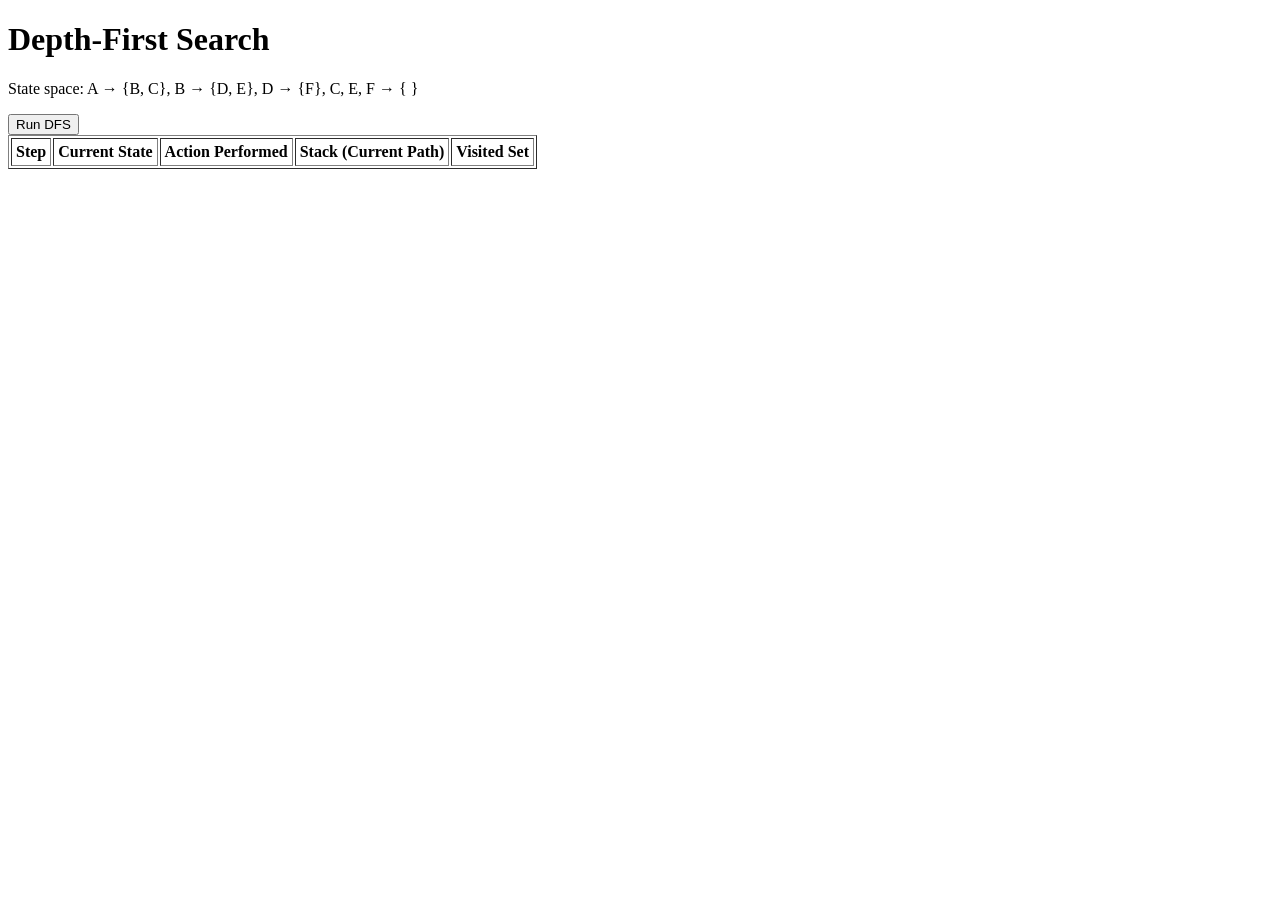
==== site/index.html @ a0852579 "v0.1: DFS trace table matching the lecture notes Plain HTML page that runs depth-first search over t" ====
<!DOCTYPE html>
<html lang="en">
<head>
<meta charset="utf-8">
<title>DFS Trace</title>
</head>
<body>
<h1>Depth-First Search</h1>
<p>State space: A &rarr; {B, C}, B &rarr; {D, E}, D &rarr; {F}, C, E, F &rarr; { }</p>
<button id="run">Run DFS</button>
<table id="trace" border="1" cellpadding="4">
  <thead>
    <tr><th>Step</th><th>Current State</th><th>Action Performed</th><th>Stack (Current Path)</th><th>Visited Set</th></tr>
  </thead>
  <tbody></tbody>
</table>

<script>
// The state space from the lecture notes (Lecture 3).
var GRAPH = {
  A: ["B", "C"],
  B: ["D", "E"],
  C: [],
  D: ["F"],
  E: [],
  F: []
};

// The algorithm, exactly as written in the notes:
//   Visit current state. Mark it visited. Push it onto the stack.
//   If an unvisited neighbouring state exists, go there. Otherwise pop. Return. Repeat.
function runDFS(graph, start) {
  var steps = [];
  var stack = [];
  var visited = [];

  stack.push(start);
  visited.push(start);
  steps.push({
    current: start,
    action: "Visit " + start + ", Push " + start,
    stack: stack.slice(),
    visited: visited.slice()
  });

  while (stack.length > 0) {
    var current = stack[stack.length - 1];
    var neighbours = graph[current] || [];
    var next = null;

    for (var i = 0; i < neighbours.length; i++) {
      if (visited.indexOf(neighbours[i]) === -1) {
        next = neighbours[i];
        break;
      }
    }

    if (next !== null) {
      visited.push(next);
      stack.push(next);
      steps.push({
        current: next,
        action: "From " + current + ", choose " + next + ". Visit " + next + ", Push " + next,
        stack: stack.slice(),
        visited: visited.slice()
      });
    } else {
      stack.pop();
      var returnedTo = stack.length > 0 ? stack[stack.length - 1] : null;
      steps.push({
        current: returnedTo === null ? "—" : returnedTo,
        action: returnedTo === null
          ? current + " has no unexplored actions. Pop " + current + ". Search terminates."
          : current + " has no unexplored actions. Pop " + current + " and return to " + returnedTo,
        stack: stack.slice(),
        visited: visited.slice()
      });
    }
  }

  return steps;
}

function render() {
  var steps = runDFS(GRAPH, "A");
  var body = document.querySelector("#trace tbody");
  body.innerHTML = "";

  for (var i = 0; i < steps.length; i++) {
    var s = steps[i];
    var row = document.createElement("tr");
    var sortedVisited = s.visited.slice().sort();
    row.innerHTML =
      "<td>" + i + "</td>" +
      "<td>" + s.current + "</td>" +
      "<td>" + s.action + "</td>" +
      "<td>[" + s.stack.join(", ") + "]</td>" +
      "<td>{" + sortedVisited.join(", ") + "}</td>";
    body.appendChild(row);
  }
}

document.getElementById("run").addEventListener("click", render);
</script>
</body>
</html>
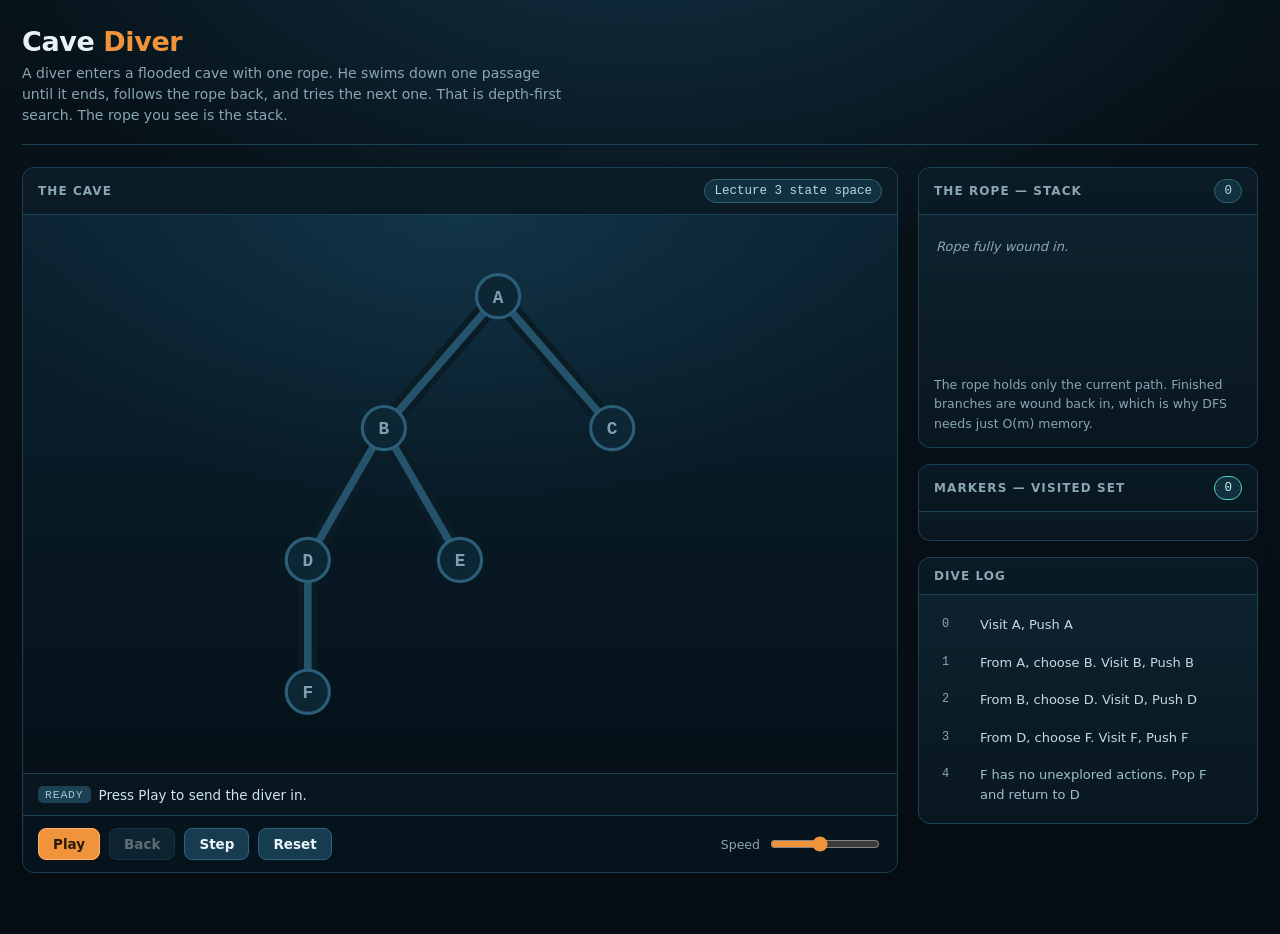
==== commit a7534773: "v0.2: draw the cave, and draw the stack as the diver's rope Replaces the plain trace table with an S" ====
--- a/site/index.html
+++ b/site/index.html
@@ -2,105 +2,97 @@
 <html lang="en">
 <head>
 <meta charset="utf-8">
-<title>DFS Trace</title>
+<meta name="viewport" content="width=device-width, initial-scale=1">
+<title>Cave Diver &mdash; Depth-First Search</title>
+<link rel="icon" href="data:image/svg+xml,<svg xmlns='http://www.w3.org/2000/svg' viewBox='0 0 16 16'><text y='13' font-size='13'>&#129446;</text></svg>">
+<link rel="stylesheet" href="css/styles.css">
 </head>
 <body>
-<h1>Depth-First Search</h1>
-<p>State space: A &rarr; {B, C}, B &rarr; {D, E}, D &rarr; {F}, C, E, F &rarr; { }</p>
-<button id="run">Run DFS</button>
-<table id="trace" border="1" cellpadding="4">
-  <thead>
-    <tr><th>Step</th><th>Current State</th><th>Action Performed</th><th>Stack (Current Path)</th><th>Visited Set</th></tr>
-  </thead>
-  <tbody></tbody>
-</table>
+<div class="wrap">
 
-<script>
-// The state space from the lecture notes (Lecture 3).
-var GRAPH = {
-  A: ["B", "C"],
-  B: ["D", "E"],
-  C: [],
-  D: ["F"],
-  E: [],
-  F: []
-};
+  <header class="masthead">
+    <div>
+      <h1>Cave <span>Diver</span></h1>
+      <p class="tagline">
+        A diver enters a flooded cave with one rope. He swims down one passage until it
+        ends, follows the rope back, and tries the next one. That is depth-first search.
+        The rope you see is the stack.
+      </p>
+    </div>
+  </header>
 
-// The algorithm, exactly as written in the notes:
-//   Visit current state. Mark it visited. Push it onto the stack.
-//   If an unvisited neighbouring state exists, go there. Otherwise pop. Return. Repeat.
-function runDFS(graph, start) {
-  var steps = [];
-  var stack = [];
-  var visited = [];
+  <div class="stage">
 
-  stack.push(start);
-  visited.push(start);
-  steps.push({
-    current: start,
-    action: "Visit " + start + ", Push " + start,
-    stack: stack.slice(),
-    visited: visited.slice()
-  });
+    <section class="card">
+      <div class="card-head">
+        <h2>The Cave</h2>
+        <span class="chip" id="cave-name">Lecture 3 state space</span>
+      </div>
 
-  while (stack.length > 0) {
-    var current = stack[stack.length - 1];
-    var neighbours = graph[current] || [];
-    var next = null;
+      <div class="cave-frame">
+        <svg id="cave" role="img" aria-label="Cave map showing the diver and the rope"></svg>
+      </div>
 
-    for (var i = 0; i < neighbours.length; i++) {
-      if (visited.indexOf(neighbours[i]) === -1) {
-        next = neighbours[i];
-        break;
-      }
-    }
+      <div class="status-line" id="status">
+        <span class="tag">ready</span>
+        <span id="status-text">Press Play to send the diver in.</span>
+      </div>
 
-    if (next !== null) {
-      visited.push(next);
-      stack.push(next);
-      steps.push({
-        current: next,
-        action: "From " + current + ", choose " + next + ". Visit " + next + ", Push " + next,
-        stack: stack.slice(),
-        visited: visited.slice()
-      });
-    } else {
-      stack.pop();
-      var returnedTo = stack.length > 0 ? stack[stack.length - 1] : null;
-      steps.push({
-        current: returnedTo === null ? "—" : returnedTo,
-        action: returnedTo === null
-          ? current + " has no unexplored actions. Pop " + current + ". Search terminates."
-          : current + " has no unexplored actions. Pop " + current + " and return to " + returnedTo,
-        stack: stack.slice(),
-        visited: visited.slice()
-      });
-    }
-  }
+      <div class="controls">
+        <button id="play" class="primary">Play</button>
+        <button id="back">Back</button>
+        <button id="step">Step</button>
+        <button id="reset">Reset</button>
+        <span class="spacer"></span>
+        <label class="speed">
+          Speed
+          <input id="speed" type="range" min="1" max="10" value="5">
+        </label>
+      </div>
+    </section>
 
-  return steps;
-}
+    <aside class="panel-stack">
 
-function render() {
-  var steps = runDFS(GRAPH, "A");
-  var body = document.querySelector("#trace tbody");
-  body.innerHTML = "";
+      <section class="card">
+        <div class="card-head">
+          <h2>The Rope &mdash; Stack</h2>
+          <span class="chip" id="stack-depth">0</span>
+        </div>
+        <div class="card-body">
+          <div class="stack-view" id="stack-view"></div>
+          <p class="note">
+            The rope holds only the current path. Finished branches are wound back in,
+            which is why DFS needs just O(m) memory.
+          </p>
+        </div>
+      </section>
 
-  for (var i = 0; i < steps.length; i++) {
-    var s = steps[i];
-    var row = document.createElement("tr");
-    var sortedVisited = s.visited.slice().sort();
-    row.innerHTML =
-      "<td>" + i + "</td>" +
-      "<td>" + s.current + "</td>" +
-      "<td>" + s.action + "</td>" +
-      "<td>[" + s.stack.join(", ") + "]</td>" +
-      "<td>{" + sortedVisited.join(", ") + "}</td>";
-    body.appendChild(row);
-  }
-}
+      <section class="card">
+        <div class="card-head">
+          <h2>Markers &mdash; Visited Set</h2>
+          <span class="chip teal" id="visited-count">0</span>
+        </div>
+        <div class="card-body">
+          <div class="chips" id="visited-view"></div>
+        </div>
+      </section>
 
-document.getElementById("run").addEventListener("click", render);
-</script>
+      <section class="card">
+        <div class="card-head">
+          <h2>Dive Log</h2>
+        </div>
+        <div class="card-body">
+          <div class="log" id="log"></div>
+        </div>
+      </section>
+
+    </aside>
+  </div>
+</div>
+
+<script src="js/graph.js"></script>
+<script src="js/search.js"></script>
+<script src="js/cave.js"></script>
+<script src="js/app.js"></script>
 </body>
 </html>
--- a/site/css/styles.css
+++ b/site/css/styles.css
@@ -0,0 +1,406 @@
+/* Cave Diver - visual language
+ *
+ * Dark water, warm rope. The palette is deliberately two-sided: everything
+ * cold and blue is the cave (the problem), everything warm and amber is the
+ * diver's own memory (the stack). A student should be able to tell the data
+ * structure from the state space at a glance, by colour alone.
+ */
+
+:root {
+  --abyss: #050d13;
+  --deep: #0a1a24;
+  --mid: #102a38;
+  --panel: #0e212d;
+  --rock: #16303e;
+  --line: #1d4154;
+
+  --teal: #4fd1c5;
+  --rope: #f0943c;
+  --rope-bright: #ffb067;
+  --gold: #ffd166;
+  --ink: #e9f3f7;
+  --muted: #8aa6b4;
+  --danger: #ff7b72;
+
+  --radius: 12px;
+  --mono: ui-monospace, "SF Mono", "Cascadia Mono", "Roboto Mono", Menlo, Consolas, monospace;
+  --sans: "Segoe UI", system-ui, -apple-system, "Helvetica Neue", Arial, sans-serif;
+}
+
+* { box-sizing: border-box; }
+
+html, body {
+  margin: 0;
+  padding: 0;
+  background: var(--abyss);
+  color: var(--ink);
+  font-family: var(--sans);
+  -webkit-font-smoothing: antialiased;
+}
+
+body {
+  background:
+    radial-gradient(1100px 620px at 50% -12%, #123143 0%, transparent 62%),
+    linear-gradient(180deg, #071219 0%, #050d13 100%);
+  min-height: 100vh;
+}
+
+.wrap {
+  max-width: 1360px;
+  margin: 0 auto;
+  padding: 26px 22px 60px;
+}
+
+/* ---------- header ---------- */
+
+.masthead {
+  display: flex;
+  align-items: flex-end;
+  justify-content: space-between;
+  gap: 24px;
+  flex-wrap: wrap;
+  padding-bottom: 18px;
+  border-bottom: 1px solid var(--line);
+  margin-bottom: 22px;
+}
+
+.masthead h1 {
+  margin: 0;
+  font-size: 27px;
+  letter-spacing: -0.015em;
+  font-weight: 650;
+}
+
+.masthead h1 span { color: var(--rope); }
+
+.tagline {
+  margin: 6px 0 0;
+  color: var(--muted);
+  font-size: 14px;
+  max-width: 62ch;
+  line-height: 1.5;
+}
+
+/* ---------- layout ---------- */
+
+.stage {
+  display: grid;
+  grid-template-columns: minmax(0, 1fr) 340px;
+  gap: 20px;
+  align-items: start;
+}
+
+@media (max-width: 1040px) {
+  .stage { grid-template-columns: minmax(0, 1fr); }
+}
+
+.card {
+  background: linear-gradient(180deg, rgba(18,44,58,0.72), rgba(10,26,36,0.72));
+  border: 1px solid var(--line);
+  border-radius: var(--radius);
+  overflow: hidden;
+}
+
+.card-head {
+  display: flex;
+  align-items: center;
+  justify-content: space-between;
+  gap: 12px;
+  padding: 11px 15px;
+  border-bottom: 1px solid var(--line);
+  background: rgba(6,18,26,0.5);
+}
+
+.card-head h2 {
+  margin: 0;
+  font-size: 12px;
+  font-weight: 650;
+  letter-spacing: 0.09em;
+  text-transform: uppercase;
+  color: var(--muted);
+}
+
+.card-body { padding: 14px 15px; }
+
+/* ---------- the cave ---------- */
+
+.cave-frame {
+  position: relative;
+  background:
+    radial-gradient(700px 420px at 50% 0%, rgba(26,78,104,0.42), transparent 70%),
+    linear-gradient(180deg, #0b2230 0%, #061119 100%);
+  min-height: 420px;
+}
+
+#cave {
+  display: block;
+  width: 100%;
+  height: auto;
+  max-height: 62vh;
+}
+
+.layer-passages .passage-wall {
+  stroke: #0a1c26;
+  stroke-width: 15;
+  stroke-linecap: round;
+}
+
+.layer-passages .passage {
+  stroke: #24536b;
+  stroke-width: 6;
+  stroke-linecap: round;
+  transition: stroke 240ms ease, stroke-width 240ms ease;
+}
+
+.layer-passages .passage.is-lit {
+  stroke: #3f88a8;
+  stroke-width: 7;
+}
+
+.crawlway {
+  fill: none;
+  stroke: #1f4659;
+  stroke-width: 3;
+  stroke-dasharray: 5 7;
+  stroke-linecap: round;
+  opacity: 0.85;
+}
+
+.rope {
+  fill: none;
+  stroke: var(--rope);
+  stroke-width: 4.5;
+  stroke-linecap: round;
+  stroke-linejoin: round;
+  transition: all 200ms ease;
+}
+
+.rope-glow {
+  fill: none;
+  stroke: var(--rope);
+  stroke-width: 13;
+  stroke-linecap: round;
+  stroke-linejoin: round;
+  opacity: 0.16;
+  filter: blur(2px);
+  transition: all 200ms ease;
+}
+
+/* chambers */
+
+.chamber-halo {
+  fill: transparent;
+  transition: fill 260ms ease;
+}
+
+.chamber-body {
+  fill: #0d2634;
+  stroke: #2b5e78;
+  stroke-width: 2.5;
+  transition: fill 260ms ease, stroke 260ms ease;
+}
+
+.chamber-marker {
+  fill: transparent;
+  transition: fill 260ms ease;
+}
+
+.chamber-label {
+  fill: #7fa0b1;
+  font-family: var(--mono);
+  font-size: 14px;
+  font-weight: 600;
+  text-anchor: middle;
+  pointer-events: none;
+  transition: fill 260ms ease;
+}
+
+.chamber.is-visited .chamber-body { fill: #11384a; stroke: #3d8aa5; }
+.chamber.is-visited .chamber-label { fill: #bcd6e2; }
+.chamber.is-visited .chamber-marker { fill: var(--teal); }
+
+.chamber.is-on-rope .chamber-body { stroke: var(--rope); fill: #1b3443; }
+.chamber.is-on-rope .chamber-label { fill: #ffe6c7; }
+
+.chamber.is-current .chamber-body {
+  fill: #2d4a3f;
+  stroke: var(--gold);
+  stroke-width: 3.5;
+}
+.chamber.is-current .chamber-halo { fill: rgba(255,209,102,0.1); }
+.chamber.is-current .chamber-label { fill: #fff5dd; }
+
+.chamber.is-finished .chamber-body { opacity: 0.92; }
+
+.treasure {
+  fill: var(--gold);
+  opacity: 0.95;
+  filter: url(#softGlow);
+}
+
+.diver-body { fill: #ffe0b0; stroke: #c9762a; stroke-width: 2; }
+.diver-eye { fill: #3a2410; }
+.diver, .lamp { transition: transform 220ms ease, opacity 220ms ease; }
+
+/* ---------- controls ---------- */
+
+.controls {
+  display: flex;
+  align-items: center;
+  gap: 9px;
+  flex-wrap: wrap;
+  padding: 12px 15px;
+  border-top: 1px solid var(--line);
+  background: rgba(6,18,26,0.55);
+}
+
+button {
+  font: inherit;
+  font-size: 13.5px;
+  font-weight: 550;
+  color: var(--ink);
+  background: #173c4f;
+  border: 1px solid #2a637e;
+  border-radius: 8px;
+  padding: 7px 14px;
+  cursor: pointer;
+  transition: background 150ms ease, border-color 150ms ease, transform 80ms ease;
+}
+
+button:hover:not(:disabled) { background: #1d4c63; border-color: #3a7d9c; }
+button:active:not(:disabled) { transform: translateY(1px); }
+
+button:disabled { opacity: 0.4; cursor: not-allowed; }
+
+button.primary {
+  background: var(--rope);
+  border-color: #ffb067;
+  color: #2a1706;
+  font-weight: 650;
+}
+button.primary:hover:not(:disabled) { background: var(--rope-bright); }
+
+.spacer { flex: 1 1 auto; }
+
+.speed {
+  display: flex;
+  align-items: center;
+  gap: 8px;
+  font-size: 12.5px;
+  color: var(--muted);
+}
+
+.speed input { width: 110px; accent-color: var(--rope); }
+
+/* ---------- side panels ---------- */
+
+.panel-stack { display: grid; gap: 16px; }
+
+.stack-view {
+  display: flex;
+  flex-direction: column-reverse;
+  gap: 5px;
+  min-height: 136px;
+  justify-content: flex-end;
+}
+
+.stack-item {
+  font-family: var(--mono);
+  font-size: 13.5px;
+  padding: 7px 11px;
+  border-radius: 7px;
+  background: #1d3a49;
+  border: 1px solid #2f6880;
+  border-left: 4px solid var(--rope);
+  display: flex;
+  justify-content: space-between;
+  align-items: center;
+}
+
+.stack-item.top {
+  background: #33432f;
+  border-color: var(--gold);
+  border-left-color: var(--gold);
+}
+
+.stack-item .depth { color: var(--muted); font-size: 11.5px; }
+
+.stack-empty {
+  color: var(--muted);
+  font-size: 13px;
+  font-style: italic;
+  padding: 10px 2px;
+}
+
+.chips { display: flex; flex-wrap: wrap; gap: 6px; }
+
+.chip {
+  font-family: var(--mono);
+  font-size: 12.5px;
+  padding: 4px 9px;
+  border-radius: 999px;
+  background: #11313f;
+  border: 1px solid #2c6174;
+  color: #b9d6e2;
+}
+
+.chip.teal { border-color: var(--teal); color: #cdf5f0; }
+
+/* ---------- log ---------- */
+
+.log {
+  max-height: 200px;
+  overflow-y: auto;
+  font-size: 13px;
+  line-height: 1.5;
+  display: grid;
+  gap: 6px;
+}
+
+.log-row {
+  display: grid;
+  grid-template-columns: 30px 1fr;
+  gap: 8px;
+  padding: 6px 8px;
+  border-radius: 7px;
+  color: #c3dae4;
+}
+
+.log-row .n { color: var(--muted); font-family: var(--mono); font-size: 12px; }
+.log-row.is-current { background: rgba(240,148,60,0.14); color: #ffe3c4; }
+.log-row.kind-pop { color: #9fc0cf; }
+
+/* ---------- misc ---------- */
+
+.note {
+  font-size: 12.5px;
+  color: var(--muted);
+  line-height: 1.55;
+  margin: 10px 0 0;
+}
+
+.status-line {
+  font-size: 13.5px;
+  color: #cfe4ec;
+  padding: 10px 15px;
+  border-top: 1px solid var(--line);
+  background: rgba(6,18,26,0.35);
+  min-height: 42px;
+  display: flex;
+  align-items: center;
+  gap: 8px;
+}
+
+.status-line .tag {
+  font-family: var(--mono);
+  font-size: 11.5px;
+  text-transform: uppercase;
+  letter-spacing: 0.07em;
+  padding: 2px 7px;
+  border-radius: 5px;
+  background: #1d4154;
+  color: #9fc5d4;
+}
+
+.status-line .tag.visit { background: #1f4a3a; color: #8fe0b4; }
+.status-line .tag.pop { background: #4a2f1f; color: #ffbe8f; }
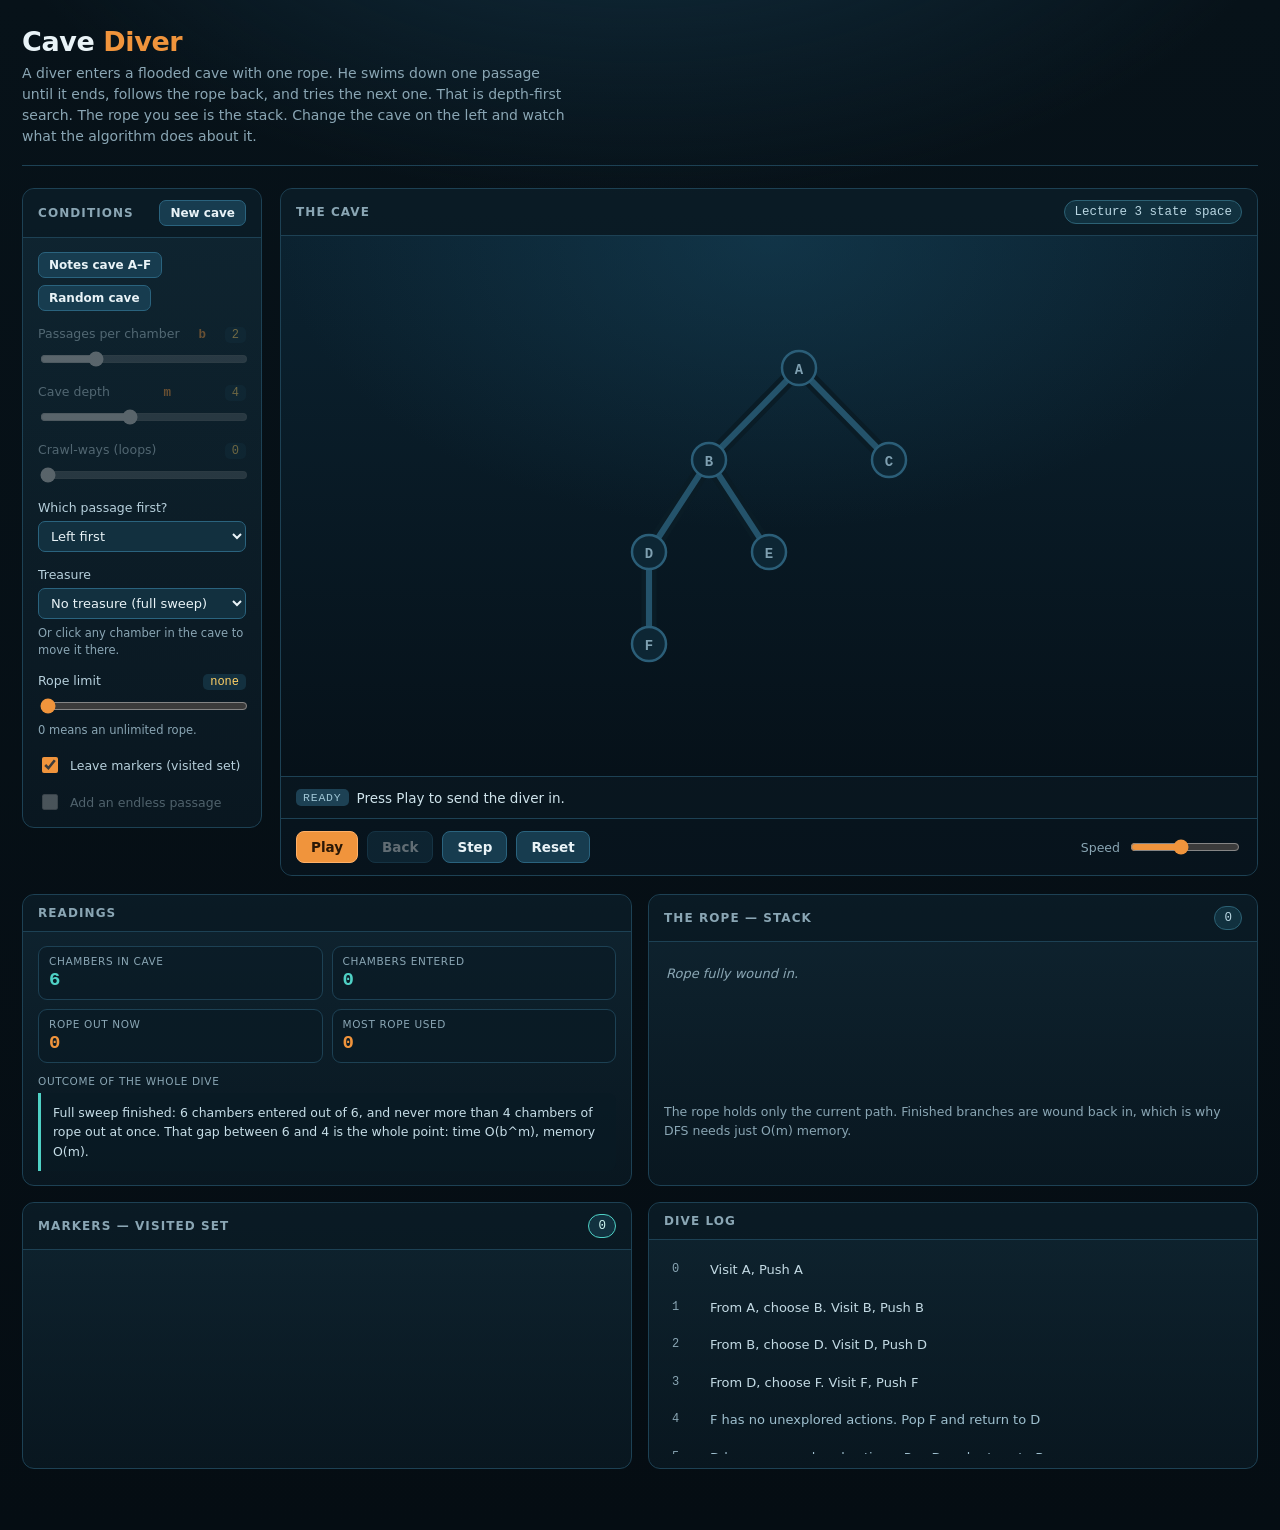
==== commit 9428092b: "v0.3: the playground - change the cave, watch DFS react Turns the page from a demonstration into som" ====
--- a/site/index.html
+++ b/site/index.html
@@ -16,21 +16,95 @@
       <p class="tagline">
         A diver enters a flooded cave with one rope. He swims down one passage until it
         ends, follows the rope back, and tries the next one. That is depth-first search.
-        The rope you see is the stack.
+        The rope you see is the stack. Change the cave on the left and watch what the
+        algorithm does about it.
       </p>
     </div>
   </header>
 
   <div class="stage">
 
+    <!-- ---------------- conditions ---------------- -->
+    <aside class="card controls-card">
+      <div class="card-head">
+        <h2>Conditions</h2>
+        <button id="new-cave" class="mini">New cave</button>
+      </div>
+      <div class="card-body control-list">
+
+        <div class="preset-row">
+          <button id="preset-notes" class="mini">Notes cave A&ndash;F</button>
+          <button id="preset-random" class="mini">Random cave</button>
+        </div>
+
+        <div class="control">
+          <label for="branching">Passages per chamber <b>b</b> <output id="branching-out">2</output></label>
+          <input id="branching" type="range" min="1" max="5" value="2">
+        </div>
+
+        <div class="control">
+          <label for="depth">Cave depth <b>m</b> <output id="depth-out">4</output></label>
+          <input id="depth" type="range" min="1" max="8" value="4">
+        </div>
+
+        <div class="control">
+          <label for="loops">Crawl-ways (loops) <output id="loops-out">0</output></label>
+          <input id="loops" type="range" min="0" max="10" value="0">
+        </div>
+
+        <div class="control">
+          <label for="order">Which passage first?</label>
+          <select id="order">
+            <option value="left">Left first</option>
+            <option value="right">Right first</option>
+            <option value="random">Random</option>
+          </select>
+        </div>
+
+        <div class="control">
+          <label for="treasure">Treasure</label>
+          <select id="treasure">
+            <option value="none">No treasure (full sweep)</option>
+            <option value="shallow-far">Shallow, last branch</option>
+            <option value="shallow-near">Shallow, first branch</option>
+            <option value="deep">Deepest chamber</option>
+          </select>
+          <p class="hint">Or click any chamber in the cave to move it there.</p>
+        </div>
+
+        <div class="control">
+          <label for="rope-limit">Rope limit <output id="rope-limit-out">none</output></label>
+          <input id="rope-limit" type="range" min="0" max="8" value="0">
+          <p class="hint">0 means an unlimited rope.</p>
+        </div>
+
+        <label class="toggle">
+          <input id="markers" type="checkbox" checked>
+          <span>Leave markers (visited set)</span>
+        </label>
+
+        <label class="toggle">
+          <input id="endless" type="checkbox">
+          <span>Add an endless passage</span>
+        </label>
+
+      </div>
+    </aside>
+
+    <!-- ---------------- the cave ---------------- -->
     <section class="card">
       <div class="card-head">
         <h2>The Cave</h2>
         <span class="chip" id="cave-name">Lecture 3 state space</span>
       </div>
 
-      <div class="cave-frame">
+      <div class="cave-frame" id="cave-frame">
         <svg id="cave" role="img" aria-label="Cave map showing the diver and the rope"></svg>
+        <div class="too-big" id="too-big" hidden>
+          <p class="too-big-number" id="too-big-number">0</p>
+          <p class="too-big-label">chambers in this cave</p>
+          <p class="too-big-text" id="too-big-text"></p>
+        </div>
       </div>
 
       <div class="status-line" id="status">
@@ -46,12 +120,39 @@
         <span class="spacer"></span>
         <label class="speed">
           Speed
-          <input id="speed" type="range" min="1" max="10" value="5">
+          <input id="speed" type="range" min="1" max="12" value="6">
         </label>
       </div>
     </section>
 
+    <!-- ---------------- readings ---------------- -->
     <aside class="panel-stack">
+
+      <section class="card">
+        <div class="card-head"><h2>Readings</h2></div>
+        <div class="card-body">
+          <div class="readings">
+            <div class="reading">
+              <span class="r-label">Chambers in cave</span>
+              <span class="r-value" id="r-total">6</span>
+            </div>
+            <div class="reading">
+              <span class="r-label">Chambers entered</span>
+              <span class="r-value" id="r-entered">0</span>
+            </div>
+            <div class="reading">
+              <span class="r-label">Rope out now</span>
+              <span class="r-value rope" id="r-rope">0</span>
+            </div>
+            <div class="reading">
+              <span class="r-label">Most rope used</span>
+              <span class="r-value rope" id="r-maxrope">0</span>
+            </div>
+          </div>
+          <p class="verdict-label">Outcome of the whole dive</p>
+          <div class="verdict" id="verdict">Ready to dive.</div>
+        </div>
+      </section>
 
       <section class="card">
         <div class="card-head">
@@ -78,9 +179,7 @@
       </section>
 
       <section class="card">
-        <div class="card-head">
-          <h2>Dive Log</h2>
-        </div>
+        <div class="card-head"><h2>Dive Log</h2></div>
         <div class="card-body">
           <div class="log" id="log"></div>
         </div>
--- a/site/css/styles.css
+++ b/site/css/styles.css
@@ -85,13 +85,19 @@
 
 .stage {
   display: grid;
-  grid-template-columns: minmax(0, 1fr) 340px;
-  gap: 20px;
+  grid-template-columns: 252px minmax(0, 1fr) 320px;
+  gap: 18px;
   align-items: start;
 }
 
-@media (max-width: 1040px) {
+@media (max-width: 1280px) {
+  .stage { grid-template-columns: 240px minmax(0, 1fr); }
+  .panel-stack { grid-column: 1 / -1; grid-template-columns: repeat(2, minmax(0,1fr)); }
+}
+
+@media (max-width: 860px) {
   .stage { grid-template-columns: minmax(0, 1fr); }
+  .panel-stack { grid-template-columns: minmax(0, 1fr); }
 }
 
 .card {
@@ -129,33 +135,67 @@
   background:
     radial-gradient(700px 420px at 50% 0%, rgba(26,78,104,0.42), transparent 70%),
     linear-gradient(180deg, #0b2230 0%, #061119 100%);
-  min-height: 420px;
-}
-
-#cave {
-  display: block;
-  width: 100%;
-  height: auto;
-  max-height: 62vh;
-}
-
+  height: 60vh;
+  min-height: 400px;
+  overflow: auto;
+  display: flex;
+  justify-content: center;
+  scroll-behavior: smooth;
+}
+
+#cave { display: block; margin: auto; flex: 0 0 auto; }
+
+.too-big {
+  margin: auto;
+  text-align: center;
+  padding: 30px 34px;
+  max-width: 460px;
+}
+
+.too-big-number {
+  margin: 0;
+  font-family: var(--mono);
+  font-size: 44px;
+  font-weight: 650;
+  color: var(--gold);
+  letter-spacing: -0.02em;
+}
+
+.too-big-label {
+  margin: 2px 0 16px;
+  font-size: 11.5px;
+  letter-spacing: 0.14em;
+  text-transform: uppercase;
+  color: var(--muted);
+}
+
+.too-big-text {
+  margin: 0;
+  font-size: 13.5px;
+  line-height: 1.65;
+  color: #c3dae4;
+}
+
+.cave-frame::-webkit-scrollbar { width: 10px; height: 10px; }
+.cave-frame::-webkit-scrollbar-thumb {
+  background: #27566d; border-radius: 6px;
+}
+.cave-frame::-webkit-scrollbar-track { background: transparent; }
+
+/* Stroke widths are set as attributes in cave.js so they can scale with
+ * chamber size; CSS only carries colour, or it would override them. */
 .layer-passages .passage-wall {
   stroke: #0a1c26;
-  stroke-width: 15;
   stroke-linecap: round;
 }
 
 .layer-passages .passage {
   stroke: #24536b;
-  stroke-width: 6;
   stroke-linecap: round;
-  transition: stroke 240ms ease, stroke-width 240ms ease;
-}
-
-.layer-passages .passage.is-lit {
-  stroke: #3f88a8;
-  stroke-width: 7;
-}
+  transition: stroke 240ms ease;
+}
+
+.layer-passages .passage.is-lit { stroke: #4894b5; }
 
 .crawlway {
   fill: none;
@@ -169,21 +209,18 @@
 .rope {
   fill: none;
   stroke: var(--rope);
-  stroke-width: 4.5;
   stroke-linecap: round;
   stroke-linejoin: round;
-  transition: all 200ms ease;
+  transition: stroke 200ms ease;
 }
 
 .rope-glow {
   fill: none;
   stroke: var(--rope);
-  stroke-width: 13;
   stroke-linecap: round;
   stroke-linejoin: round;
-  opacity: 0.16;
+  opacity: 0.17;
   filter: blur(2px);
-  transition: all 200ms ease;
 }
 
 /* chambers */
@@ -208,7 +245,6 @@
 .chamber-label {
   fill: #7fa0b1;
   font-family: var(--mono);
-  font-size: 14px;
   font-weight: 600;
   text-anchor: middle;
   pointer-events: none;
@@ -349,6 +385,7 @@
 /* ---------- log ---------- */
 
 .log {
+  position: relative;
   max-height: 200px;
   overflow-y: auto;
   font-size: 13px;
@@ -404,3 +441,150 @@
 
 .status-line .tag.visit { background: #1f4a3a; color: #8fe0b4; }
 .status-line .tag.pop { background: #4a2f1f; color: #ffbe8f; }
+.status-line .tag.cutoff { background: #4a1f28; color: #ffa8b4; }
+
+/* ---------- conditions panel ---------- */
+
+.control-list { display: grid; gap: 15px; }
+
+.preset-row { display: flex; gap: 7px; flex-wrap: wrap; }
+
+button.mini {
+  font-size: 12px;
+  padding: 5px 10px;
+  border-radius: 7px;
+}
+
+.control { display: grid; gap: 6px; }
+
+.control.is-off { opacity: 0.4; }
+
+.control label {
+  font-size: 12.5px;
+  color: #b7d0dc;
+  display: flex;
+  justify-content: space-between;
+  align-items: baseline;
+  gap: 8px;
+}
+
+.control label b { color: var(--rope); font-family: var(--mono); font-weight: 600; }
+
+.control output {
+  font-family: var(--mono);
+  font-size: 12px;
+  color: var(--gold);
+  background: #13303f;
+  border-radius: 5px;
+  padding: 1px 7px;
+}
+
+.control input[type="range"] { width: 100%; accent-color: var(--rope); }
+
+.control select {
+  font: inherit;
+  font-size: 13px;
+  color: var(--ink);
+  background: #12303f;
+  border: 1px solid #2a637e;
+  border-radius: 7px;
+  padding: 6px 8px;
+  width: 100%;
+}
+
+.hint {
+  margin: 0;
+  font-size: 11.5px;
+  color: var(--muted);
+  line-height: 1.45;
+}
+
+.toggle {
+  display: flex;
+  align-items: center;
+  gap: 9px;
+  font-size: 12.5px;
+  color: #b7d0dc;
+  cursor: pointer;
+}
+
+.toggle.is-off { opacity: 0.4; }
+
+.toggle input {
+  width: 16px;
+  height: 16px;
+  accent-color: var(--rope);
+  cursor: pointer;
+}
+
+/* ---------- readings ---------- */
+
+.readings {
+  display: grid;
+  grid-template-columns: 1fr 1fr;
+  gap: 9px;
+  margin-bottom: 12px;
+}
+
+.reading {
+  background: rgba(9,26,36,0.6);
+  border: 1px solid #1d4154;
+  border-radius: 9px;
+  padding: 8px 10px;
+  display: grid;
+  gap: 2px;
+}
+
+.r-label {
+  font-size: 10.5px;
+  text-transform: uppercase;
+  letter-spacing: 0.06em;
+  color: var(--muted);
+}
+
+.r-value {
+  font-family: var(--mono);
+  font-size: 19px;
+  font-weight: 600;
+  color: var(--teal);
+}
+
+.r-value.rope { color: var(--rope); }
+
+.verdict-label {
+  margin: 0 0 6px;
+  font-size: 10.5px;
+  text-transform: uppercase;
+  letter-spacing: 0.06em;
+  color: var(--muted);
+}
+
+.verdict {
+  font-size: 12.5px;
+  line-height: 1.55;
+  color: #c6dde7;
+  background: rgba(9,26,36,0.5);
+  border-left: 3px solid var(--teal);
+  border-radius: 0 8px 8px 0;
+  padding: 10px 12px;
+}
+
+.verdict.is-warn { border-left-color: var(--gold); color: #f0e0c0; }
+.verdict.is-bad { border-left-color: var(--danger); color: #f6d2cf; }
+
+/* ---------- clickable chambers ---------- */
+
+/* The endless shaft: drawn tight and dim so it reads as a bottomless
+ * descent rather than as ordinary chambers. */
+.chamber.is-shaft .chamber-body {
+  fill: #0d2331;
+  stroke: #1b3f52;
+  stroke-width: 1;
+}
+.chamber.is-shaft.is-visited .chamber-body { fill: #11384a; stroke: #35758f; }
+.chamber.is-shaft.is-on-rope .chamber-body { stroke: var(--rope); }
+.chamber.is-shaft .chamber-marker { r: 1.4; }
+
+.chamber-hit { fill: transparent; cursor: pointer; }
+.chamber.is-clickable { cursor: pointer; }
+.chamber.is-clickable:hover .chamber-body { stroke: var(--gold); }
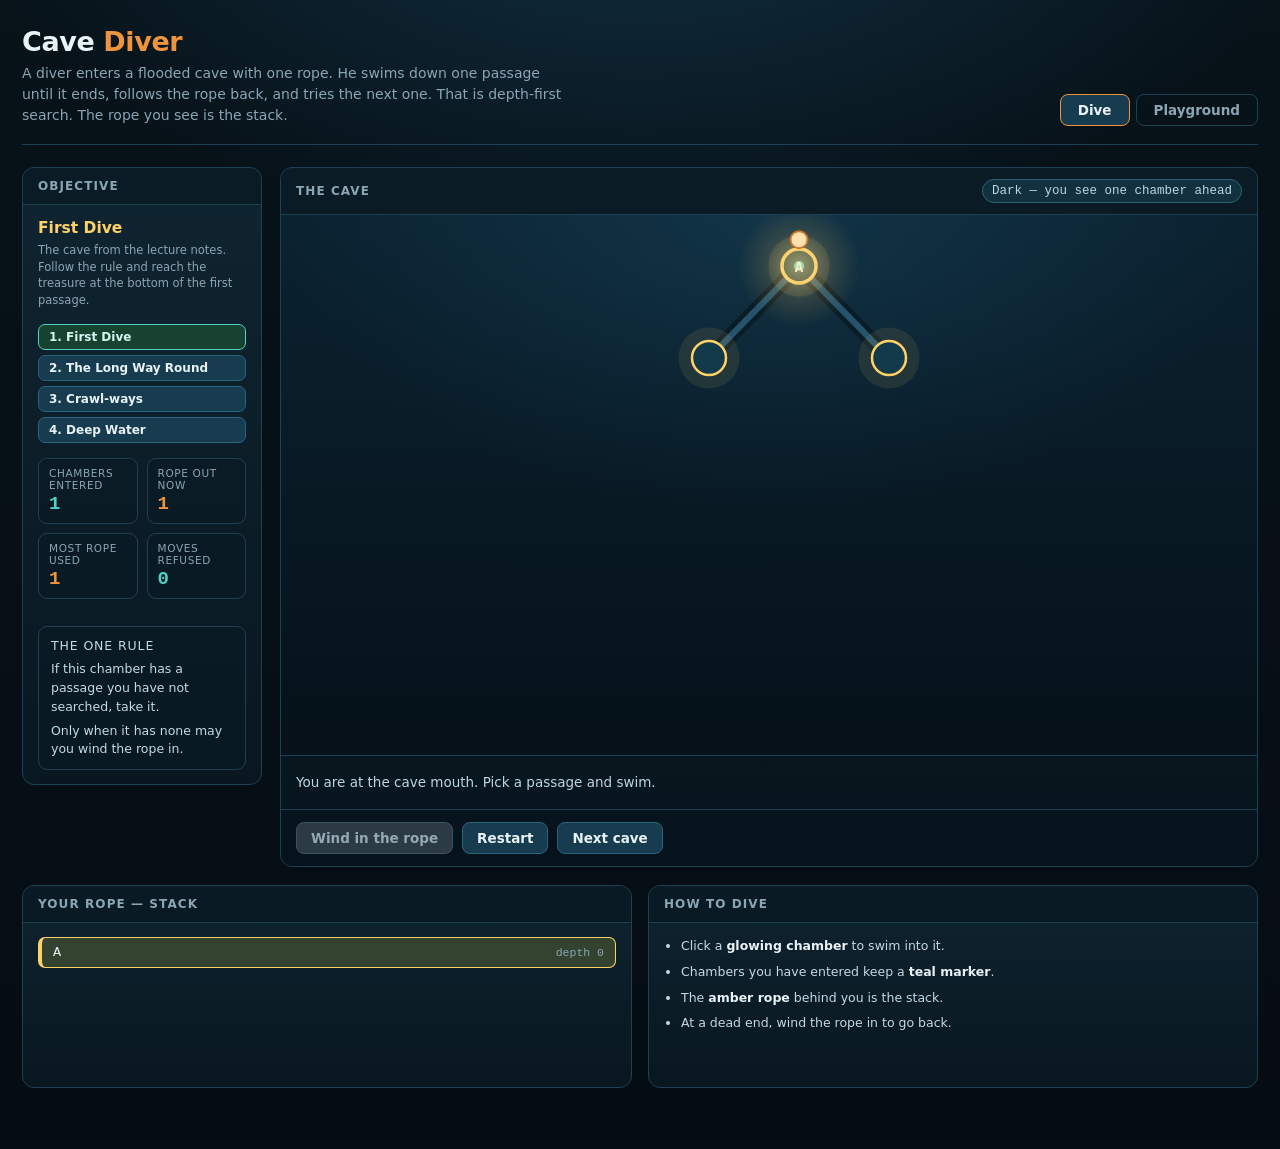
==== commit 1842c5e0: "v0.4: Dive mode - the player is the diver Adds a second mode where the student runs the algorithm in" ====
--- a/site/index.html
+++ b/site/index.html
@@ -16,182 +16,275 @@
       <p class="tagline">
         A diver enters a flooded cave with one rope. He swims down one passage until it
         ends, follows the rope back, and tries the next one. That is depth-first search.
-        The rope you see is the stack. Change the cave on the left and watch what the
-        algorithm does about it.
+        The rope you see is the stack.
       </p>
     </div>
+    <nav class="modes" id="modes">
+      <button class="mode is-active" data-view="dive">Dive</button>
+      <button class="mode" data-view="playground">Playground</button>
+    </nav>
   </header>
 
-  <div class="stage">
-
-    <!-- ---------------- conditions ---------------- -->
-    <aside class="card controls-card">
-      <div class="card-head">
-        <h2>Conditions</h2>
-        <button id="new-cave" class="mini">New cave</button>
-      </div>
-      <div class="card-body control-list">
-
-        <div class="preset-row">
-          <button id="preset-notes" class="mini">Notes cave A&ndash;F</button>
-          <button id="preset-random" class="mini">Random cave</button>
-        </div>
-
-        <div class="control">
-          <label for="branching">Passages per chamber <b>b</b> <output id="branching-out">2</output></label>
-          <input id="branching" type="range" min="1" max="5" value="2">
-        </div>
-
-        <div class="control">
-          <label for="depth">Cave depth <b>m</b> <output id="depth-out">4</output></label>
-          <input id="depth" type="range" min="1" max="8" value="4">
-        </div>
-
-        <div class="control">
-          <label for="loops">Crawl-ways (loops) <output id="loops-out">0</output></label>
-          <input id="loops" type="range" min="0" max="10" value="0">
-        </div>
-
-        <div class="control">
-          <label for="order">Which passage first?</label>
-          <select id="order">
-            <option value="left">Left first</option>
-            <option value="right">Right first</option>
-            <option value="random">Random</option>
-          </select>
-        </div>
-
-        <div class="control">
-          <label for="treasure">Treasure</label>
-          <select id="treasure">
-            <option value="none">No treasure (full sweep)</option>
-            <option value="shallow-far">Shallow, last branch</option>
-            <option value="shallow-near">Shallow, first branch</option>
-            <option value="deep">Deepest chamber</option>
-          </select>
-          <p class="hint">Or click any chamber in the cave to move it there.</p>
-        </div>
-
-        <div class="control">
-          <label for="rope-limit">Rope limit <output id="rope-limit-out">none</output></label>
-          <input id="rope-limit" type="range" min="0" max="8" value="0">
-          <p class="hint">0 means an unlimited rope.</p>
-        </div>
-
-        <label class="toggle">
-          <input id="markers" type="checkbox" checked>
-          <span>Leave markers (visited set)</span>
-        </label>
-
-        <label class="toggle">
-          <input id="endless" type="checkbox">
-          <span>Add an endless passage</span>
-        </label>
-
-      </div>
-    </aside>
-
-    <!-- ---------------- the cave ---------------- -->
-    <section class="card">
-      <div class="card-head">
-        <h2>The Cave</h2>
-        <span class="chip" id="cave-name">Lecture 3 state space</span>
-      </div>
-
-      <div class="cave-frame" id="cave-frame">
-        <svg id="cave" role="img" aria-label="Cave map showing the diver and the rope"></svg>
-        <div class="too-big" id="too-big" hidden>
-          <p class="too-big-number" id="too-big-number">0</p>
-          <p class="too-big-label">chambers in this cave</p>
-          <p class="too-big-text" id="too-big-text"></p>
-        </div>
-      </div>
-
-      <div class="status-line" id="status">
-        <span class="tag">ready</span>
-        <span id="status-text">Press Play to send the diver in.</span>
-      </div>
-
-      <div class="controls">
-        <button id="play" class="primary">Play</button>
-        <button id="back">Back</button>
-        <button id="step">Step</button>
-        <button id="reset">Reset</button>
-        <span class="spacer"></span>
-        <label class="speed">
-          Speed
-          <input id="speed" type="range" min="1" max="12" value="6">
-        </label>
-      </div>
-    </section>
-
-    <!-- ---------------- readings ---------------- -->
-    <aside class="panel-stack">
-
-      <section class="card">
-        <div class="card-head"><h2>Readings</h2></div>
-        <div class="card-body">
+  <!-- ===================== DIVE ===================== -->
+  <section class="view" id="view-dive">
+    <div class="stage">
+
+      <aside class="card">
+        <div class="card-head"><h2>Objective</h2></div>
+        <div class="card-body control-list">
+          <div>
+            <p class="level-name" id="level-name">First Dive</p>
+            <p class="hint" id="level-brief"></p>
+          </div>
+
+          <div class="level-list" id="levels"></div>
+
           <div class="readings">
             <div class="reading">
-              <span class="r-label">Chambers in cave</span>
-              <span class="r-value" id="r-total">6</span>
-            </div>
-            <div class="reading">
               <span class="r-label">Chambers entered</span>
-              <span class="r-value" id="r-entered">0</span>
+              <span class="r-value" id="d-entered">1</span>
             </div>
             <div class="reading">
               <span class="r-label">Rope out now</span>
-              <span class="r-value rope" id="r-rope">0</span>
+              <span class="r-value rope" id="d-rope">1</span>
             </div>
             <div class="reading">
               <span class="r-label">Most rope used</span>
-              <span class="r-value rope" id="r-maxrope">0</span>
-            </div>
-          </div>
-          <p class="verdict-label">Outcome of the whole dive</p>
-          <div class="verdict" id="verdict">Ready to dive.</div>
-        </div>
-      </section>
+              <span class="r-value rope" id="d-maxrope">1</span>
+            </div>
+            <div class="reading">
+              <span class="r-label">Moves refused</span>
+              <span class="r-value" id="d-wrong">0</span>
+            </div>
+          </div>
+
+          <div class="rules">
+            <p class="rules-title">The one rule</p>
+            <p>If this chamber has a passage you have not searched, take it.</p>
+            <p>Only when it has none may you wind the rope in.</p>
+          </div>
+        </div>
+      </aside>
 
       <section class="card">
         <div class="card-head">
-          <h2>The Rope &mdash; Stack</h2>
-          <span class="chip" id="stack-depth">0</span>
-        </div>
-        <div class="card-body">
-          <div class="stack-view" id="stack-view"></div>
-          <p class="note">
-            The rope holds only the current path. Finished branches are wound back in,
-            which is why DFS needs just O(m) memory.
-          </p>
+          <h2>The Cave</h2>
+          <span class="chip">Dark &mdash; you see one chamber ahead</span>
+        </div>
+        <div class="cave-frame" id="dive-frame">
+          <svg id="dive-cave" role="img" aria-label="Dark cave; click a passage to swim"></svg>
+        </div>
+        <div class="dive-message is-info" id="dive-message"></div>
+        <div class="controls">
+          <button id="dive-pop" class="primary">Wind in the rope</button>
+          <button id="dive-restart">Restart</button>
+          <button id="dive-next">Next cave</button>
         </div>
       </section>
+
+      <aside class="panel-stack">
+        <section class="card">
+          <div class="card-head"><h2>Your Rope &mdash; Stack</h2></div>
+          <div class="card-body">
+            <div class="stack-view" id="dive-stack"></div>
+          </div>
+        </section>
+
+        <section class="card is-lesson" id="dive-lesson" hidden>
+          <div class="card-head"><h2>What just happened</h2></div>
+          <div class="card-body">
+            <p class="lesson-text" id="dive-lesson-text"></p>
+          </div>
+        </section>
+
+        <section class="card">
+          <div class="card-head"><h2>How to dive</h2></div>
+          <div class="card-body">
+            <ul class="howto">
+              <li>Click a <b>glowing chamber</b> to swim into it.</li>
+              <li>Chambers you have entered keep a <b>teal marker</b>.</li>
+              <li>The <b>amber rope</b> behind you is the stack.</li>
+              <li>At a dead end, wind the rope in to go back.</li>
+            </ul>
+          </div>
+        </section>
+      </aside>
+
+    </div>
+  </section>
+
+  <!-- ===================== PLAYGROUND ===================== -->
+  <section class="view" id="view-playground" hidden>
+    <div class="stage">
+
+      <aside class="card controls-card">
+        <div class="card-head">
+          <h2>Conditions</h2>
+          <button id="new-cave" class="mini">New cave</button>
+        </div>
+        <div class="card-body control-list">
+
+          <div class="preset-row">
+            <button id="preset-notes" class="mini">Notes cave A&ndash;F</button>
+            <button id="preset-random" class="mini">Random cave</button>
+          </div>
+
+          <div class="control">
+            <label for="branching">Passages per chamber <b>b</b> <output id="branching-out">2</output></label>
+            <input id="branching" type="range" min="1" max="5" value="2">
+          </div>
+
+          <div class="control">
+            <label for="depth">Cave depth <b>m</b> <output id="depth-out">4</output></label>
+            <input id="depth" type="range" min="1" max="8" value="4">
+          </div>
+
+          <div class="control">
+            <label for="loops">Crawl-ways (loops) <output id="loops-out">0</output></label>
+            <input id="loops" type="range" min="0" max="10" value="0">
+          </div>
+
+          <div class="control">
+            <label for="order">Which passage first?</label>
+            <select id="order">
+              <option value="left">Left first</option>
+              <option value="right">Right first</option>
+              <option value="random">Random</option>
+            </select>
+          </div>
+
+          <div class="control">
+            <label for="treasure">Treasure</label>
+            <select id="treasure">
+              <option value="none">No treasure (full sweep)</option>
+              <option value="shallow-far">Shallow, last branch</option>
+              <option value="shallow-near">Shallow, first branch</option>
+              <option value="deep">Deepest chamber</option>
+            </select>
+            <p class="hint">Or click any chamber in the cave to move it there.</p>
+          </div>
+
+          <div class="control">
+            <label for="rope-limit">Rope limit <output id="rope-limit-out">none</output></label>
+            <input id="rope-limit" type="range" min="0" max="8" value="0">
+            <p class="hint">0 means an unlimited rope.</p>
+          </div>
+
+          <label class="toggle">
+            <input id="markers" type="checkbox" checked>
+            <span>Leave markers (visited set)</span>
+          </label>
+
+          <label class="toggle">
+            <input id="endless" type="checkbox">
+            <span>Add an endless passage</span>
+          </label>
+
+        </div>
+      </aside>
 
       <section class="card">
         <div class="card-head">
-          <h2>Markers &mdash; Visited Set</h2>
-          <span class="chip teal" id="visited-count">0</span>
-        </div>
-        <div class="card-body">
-          <div class="chips" id="visited-view"></div>
+          <h2>The Cave</h2>
+          <span class="chip" id="cave-name">Lecture 3 state space</span>
+        </div>
+
+        <div class="cave-frame" id="cave-frame">
+          <svg id="cave" role="img" aria-label="Cave map showing the diver and the rope"></svg>
+          <div class="too-big" id="too-big" hidden>
+            <p class="too-big-number" id="too-big-number">0</p>
+            <p class="too-big-label">chambers in this cave</p>
+            <p class="too-big-text" id="too-big-text"></p>
+          </div>
+        </div>
+
+        <div class="status-line" id="status">
+          <span class="tag">ready</span>
+          <span id="status-text">Press Play to send the diver in.</span>
+        </div>
+
+        <div class="controls">
+          <button id="play" class="primary">Play</button>
+          <button id="back">Back</button>
+          <button id="step">Step</button>
+          <button id="reset">Reset</button>
+          <span class="spacer"></span>
+          <label class="speed">
+            Speed
+            <input id="speed" type="range" min="1" max="12" value="6">
+          </label>
         </div>
       </section>
 
-      <section class="card">
-        <div class="card-head"><h2>Dive Log</h2></div>
-        <div class="card-body">
-          <div class="log" id="log"></div>
-        </div>
-      </section>
-
-    </aside>
-  </div>
+      <aside class="panel-stack">
+
+        <section class="card">
+          <div class="card-head"><h2>Readings</h2></div>
+          <div class="card-body">
+            <div class="readings">
+              <div class="reading">
+                <span class="r-label">Chambers in cave</span>
+                <span class="r-value" id="r-total">6</span>
+              </div>
+              <div class="reading">
+                <span class="r-label">Chambers entered</span>
+                <span class="r-value" id="r-entered">0</span>
+              </div>
+              <div class="reading">
+                <span class="r-label">Rope out now</span>
+                <span class="r-value rope" id="r-rope">0</span>
+              </div>
+              <div class="reading">
+                <span class="r-label">Most rope used</span>
+                <span class="r-value rope" id="r-maxrope">0</span>
+              </div>
+            </div>
+            <p class="verdict-label">Outcome of the whole dive</p>
+            <div class="verdict" id="verdict">Ready to dive.</div>
+          </div>
+        </section>
+
+        <section class="card">
+          <div class="card-head">
+            <h2>The Rope &mdash; Stack</h2>
+            <span class="chip" id="stack-depth">0</span>
+          </div>
+          <div class="card-body">
+            <div class="stack-view" id="stack-view"></div>
+            <p class="note">
+              The rope holds only the current path. Finished branches are wound back in,
+              which is why DFS needs just O(m) memory.
+            </p>
+          </div>
+        </section>
+
+        <section class="card">
+          <div class="card-head">
+            <h2>Markers &mdash; Visited Set</h2>
+            <span class="chip teal" id="visited-count">0</span>
+          </div>
+          <div class="card-body">
+            <div class="chips" id="visited-view"></div>
+          </div>
+        </section>
+
+        <section class="card">
+          <div class="card-head"><h2>Dive Log</h2></div>
+          <div class="card-body">
+            <div class="log" id="log"></div>
+          </div>
+        </section>
+
+      </aside>
+    </div>
+  </section>
+
 </div>
 
 <script src="js/graph.js"></script>
 <script src="js/search.js"></script>
 <script src="js/cave.js"></script>
+<script src="js/dive.js"></script>
 <script src="js/app.js"></script>
 </body>
 </html>
--- a/site/css/styles.css
+++ b/site/css/styles.css
@@ -588,3 +588,127 @@
 .chamber-hit { fill: transparent; cursor: pointer; }
 .chamber.is-clickable { cursor: pointer; }
 .chamber.is-clickable:hover .chamber-body { stroke: var(--gold); }
+
+/* ---------- dive mode ---------- */
+
+.modes { display: flex; gap: 6px; }
+
+.mode {
+  background: transparent;
+  border: 1px solid var(--line);
+  color: var(--muted);
+  padding: 7px 17px;
+  font-size: 13.5px;
+}
+
+.mode.is-active {
+  background: #173c4f;
+  border-color: var(--rope);
+  color: var(--ink);
+}
+
+.view[hidden] { display: none; }
+
+.level-name {
+  margin: 0 0 5px;
+  font-size: 15.5px;
+  font-weight: 650;
+  color: var(--gold);
+}
+
+.level-list { display: grid; gap: 5px; }
+.level-list .mini { text-align: left; }
+.level-list .mini.is-active {
+  background: #17422f;
+  border-color: var(--teal);
+  color: #d6f7f1;
+}
+
+.rules {
+  background: rgba(9,26,36,0.55);
+  border: 1px solid var(--line);
+  border-radius: 9px;
+  padding: 10px 12px;
+}
+
+.rules-title {
+  margin: 0 0 6px;
+  font-size: 10.5px;
+  letter-spacing: 0.07em;
+  text-transform: uppercase;
+  color: var(--rope);
+}
+
+.rules p { margin: 0 0 5px; font-size: 12.5px; line-height: 1.5; color: #c3dae4; }
+.rules p:last-child { margin-bottom: 0; }
+
+.dive-message {
+  padding: 12px 15px;
+  border-top: 1px solid var(--line);
+  font-size: 13.5px;
+  line-height: 1.55;
+  min-height: 54px;
+  display: flex;
+  align-items: center;
+  background: rgba(6,18,26,0.4);
+}
+
+.dive-message.is-info { color: #bdd6e2; }
+.dive-message.is-good { color: #a6e3c4; }
+.dive-message.is-warn { color: #ffd9a8; }
+.dive-message.is-bad { color: #ffb3ad; background: rgba(90,28,28,0.22); }
+.dive-message.is-win {
+  color: #ffe6a8;
+  background: rgba(90,70,20,0.24);
+  font-weight: 550;
+}
+
+/* Still clickable: the refusal is the lesson. */
+button.primary.is-blocked {
+  background: #2c3a44;
+  border-color: #3d525f;
+  color: #93a9b5;
+}
+button.primary.is-blocked:hover:not(:disabled) { background: #35454f; }
+
+.howto { margin: 0; padding-left: 17px; display: grid; gap: 7px; }
+.howto li { font-size: 12.5px; line-height: 1.5; color: #c3dae4; }
+.howto b { color: var(--ink); font-weight: 600; }
+
+.card.is-lesson { border-color: var(--gold); }
+.lesson-text { margin: 0; font-size: 13px; line-height: 1.6; color: #f0e2c4; }
+
+/* fog of war */
+
+.chamber.is-hidden { opacity: 0; pointer-events: none; }
+.passage.is-hidden, .passage-wall.is-hidden { opacity: 0; }
+
+.chamber.is-glimpsed .chamber-body {
+  fill: #081a24;
+  stroke: #244b5f;
+  stroke-dasharray: 3 3;
+}
+.chamber.is-glimpsed .chamber-label { opacity: 0; }
+
+/* You cannot see treasure through rock. Without this the dive stops
+ * being an uninformed search the moment the goal comes into range. */
+.chamber.is-glimpsed .treasure { opacity: 0; }
+
+/* A chamber you are allowed to swim into. */
+.chamber.is-legal .chamber-body {
+  fill: #123a4a;
+  stroke: var(--gold);
+  stroke-dasharray: none;
+  animation: beckon 1.9s ease-in-out infinite;
+}
+.chamber.is-legal .chamber-halo { fill: rgba(255,209,102,0.09); }
+
+@keyframes beckon {
+  0%, 100% { stroke-opacity: 0.55; }
+  50% { stroke-opacity: 1; }
+}
+
+@media (prefers-reduced-motion: reduce) {
+  .chamber.is-legal .chamber-body { animation: none; stroke-opacity: 1; }
+  .cave-frame { scroll-behavior: auto; }
+}
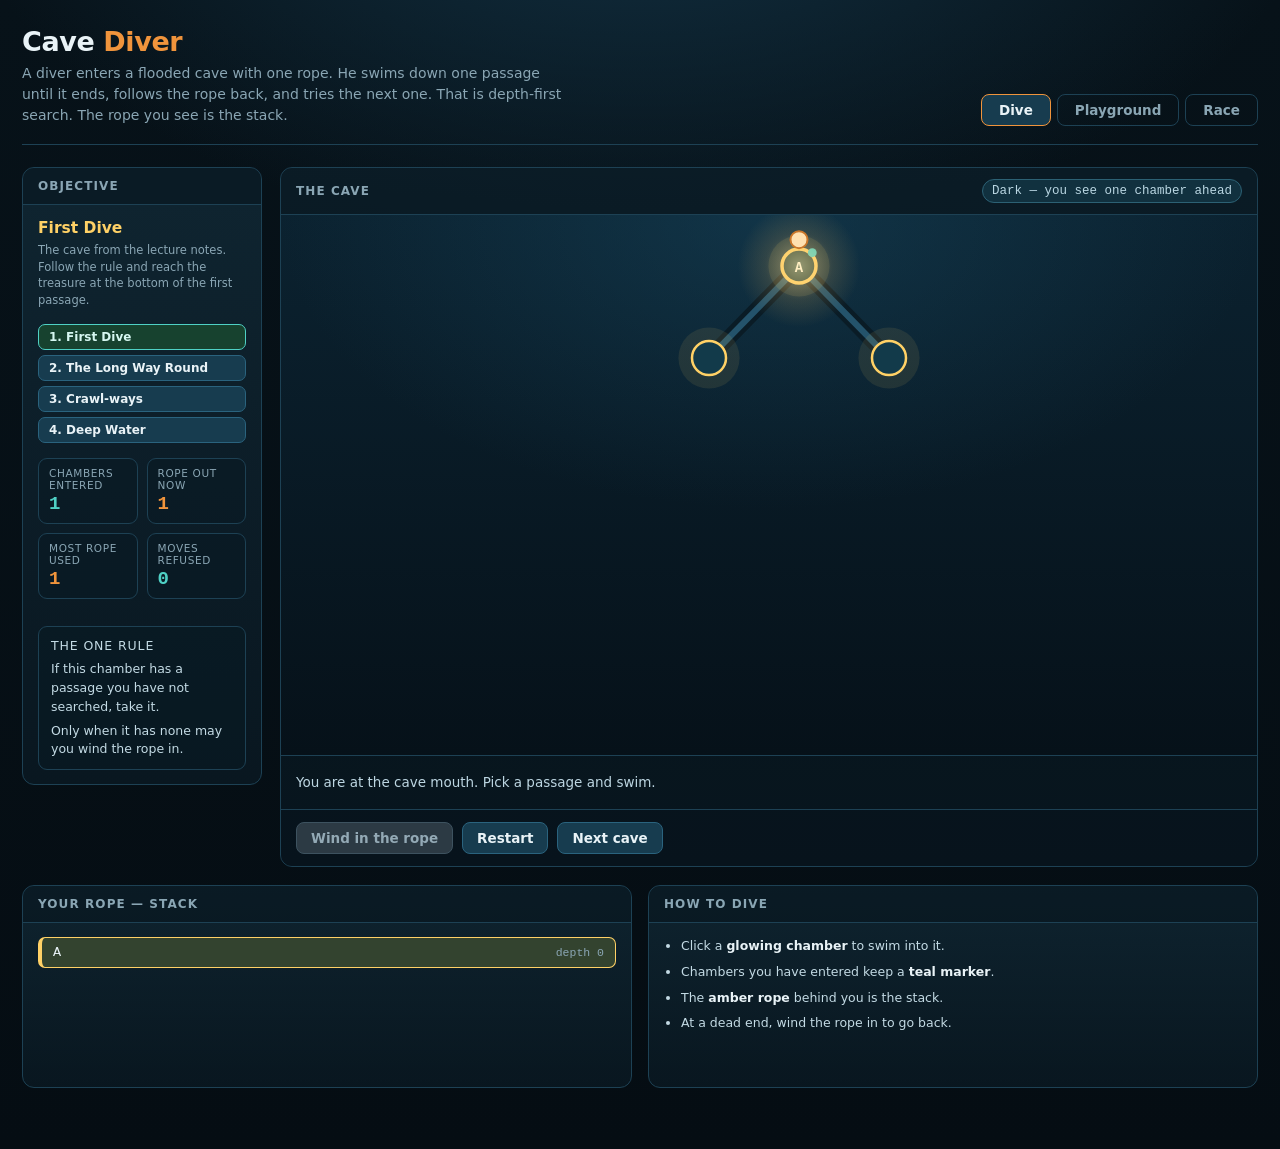
==== commit 84f5a28f: "v0.5: Race mode - DFS against BFS and iterative deepening Adds breadth-first search and iterative de" ====
--- a/site/index.html
+++ b/site/index.html
@@ -22,6 +22,7 @@
     <nav class="modes" id="modes">
       <button class="mode is-active" data-view="dive">Dive</button>
       <button class="mode" data-view="playground">Playground</button>
+      <button class="mode" data-view="race">Race</button>
     </nav>
   </header>
 
@@ -279,12 +280,107 @@
     </div>
   </section>
 
+  <!-- ===================== RACE ===================== -->
+  <section class="view" id="view-race" hidden>
+
+    <div class="race-bar card">
+      <div class="race-controls">
+        <div class="control inline">
+          <label for="race-branching">Passages <b>b</b> <output id="race-branching-out">2</output></label>
+          <input id="race-branching" type="range" min="1" max="4" value="2">
+        </div>
+        <div class="control inline">
+          <label for="race-depth">Depth <b>m</b> <output id="race-depth-out">4</output></label>
+          <input id="race-depth" type="range" min="2" max="6" value="4">
+        </div>
+        <div class="control inline">
+          <label for="race-treasure">Treasure</label>
+          <select id="race-treasure">
+            <option value="shallow">Shallow, last branch</option>
+            <option value="deep">Deepest chamber</option>
+          </select>
+        </div>
+        <div class="control inline">
+          <label for="race-rival">Compare DFS against</label>
+          <select id="race-rival">
+            <option value="bfs">Breadth-first search</option>
+            <option value="ids">Iterative deepening</option>
+          </select>
+        </div>
+        <span class="spacer"></span>
+        <button id="race-play" class="primary">Play</button>
+        <button id="race-step">Step</button>
+        <button id="race-reset">Reset</button>
+        <label class="speed">
+          Speed
+          <input id="race-speed" type="range" min="1" max="12" value="7">
+        </label>
+      </div>
+      <p class="race-note" id="race-note"></p>
+    </div>
+
+    <div class="race-grid">
+      <section class="card">
+        <div class="card-head"><h2 id="race-left-title">DFS</h2></div>
+        <div class="cave-frame is-short" id="race-left-frame">
+          <svg id="race-left" role="img" aria-label="Depth-first search running"></svg>
+        </div>
+        <div class="readings race-readings">
+          <div class="reading">
+            <span class="r-label">Chambers entered</span>
+            <span class="r-value" id="race-left-entered">0</span>
+          </div>
+          <div class="reading">
+            <span class="r-label" id="race-left-mem-label">Rope out now</span>
+            <span class="r-value rope" id="race-left-mem">0</span>
+          </div>
+          <div class="reading">
+            <span class="r-label" id="race-left-maxmem-label">Most rope used</span>
+            <span class="r-value rope" id="race-left-maxmem">0</span>
+          </div>
+        </div>
+        <div class="status-line"><span id="race-left-status"></span></div>
+      </section>
+
+      <section class="card">
+        <div class="card-head"><h2 id="race-right-title">BFS</h2></div>
+        <div class="cave-frame is-short" id="race-right-frame">
+          <svg id="race-right" role="img" aria-label="Rival search running"></svg>
+        </div>
+        <div class="readings race-readings">
+          <div class="reading">
+            <span class="r-label">Chambers entered</span>
+            <span class="r-value" id="race-right-entered">0</span>
+          </div>
+          <div class="reading">
+            <span class="r-label" id="race-right-mem-label">Ropes in the water</span>
+            <span class="r-value teal" id="race-right-mem">0</span>
+          </div>
+          <div class="reading">
+            <span class="r-label" id="race-right-maxmem-label">Most ropes at once</span>
+            <span class="r-value teal" id="race-right-maxmem">0</span>
+          </div>
+        </div>
+        <div class="status-line"><span id="race-right-status"></span></div>
+      </section>
+    </div>
+
+    <div class="card race-verdict">
+      <div class="card-body">
+        <p class="verdict-label">What the two numbers say</p>
+        <div class="verdict" id="race-verdict"></div>
+      </div>
+    </div>
+
+  </section>
+
 </div>
 
 <script src="js/graph.js"></script>
 <script src="js/search.js"></script>
 <script src="js/cave.js"></script>
 <script src="js/dive.js"></script>
+<script src="js/race.js"></script>
 <script src="js/app.js"></script>
 </body>
 </html>
--- a/site/css/styles.css
+++ b/site/css/styles.css
@@ -583,7 +583,6 @@
 }
 .chamber.is-shaft.is-visited .chamber-body { fill: #11384a; stroke: #35758f; }
 .chamber.is-shaft.is-on-rope .chamber-body { stroke: var(--rope); }
-.chamber.is-shaft .chamber-marker { r: 1.4; }
 
 .chamber-hit { fill: transparent; cursor: pointer; }
 .chamber.is-clickable { cursor: pointer; }
@@ -708,6 +707,67 @@
   50% { stroke-opacity: 1; }
 }
 
+/* ---------- race mode ---------- */
+
+.race-bar { margin-bottom: 16px; }
+
+.race-controls {
+  display: flex;
+  align-items: flex-end;
+  gap: 18px;
+  flex-wrap: wrap;
+  padding: 14px 16px;
+}
+
+.control.inline { min-width: 150px; gap: 5px; }
+.control.inline label { font-size: 12px; }
+
+.race-note {
+  margin: 0;
+  padding: 0 16px 13px;
+  font-size: 12.5px;
+  color: var(--muted);
+}
+
+.race-grid {
+  display: grid;
+  grid-template-columns: 1fr 1fr;
+  gap: 16px;
+  align-items: start;
+}
+
+@media (max-width: 900px) {
+  .race-grid { grid-template-columns: 1fr; }
+}
+
+.cave-frame.is-short { height: 300px; min-height: 300px; }
+
+.race-readings {
+  grid-template-columns: repeat(3, 1fr);
+  margin: 0;
+  padding: 12px 14px;
+  border-top: 1px solid var(--line);
+}
+
+.race-readings .r-value { font-size: 17px; }
+.r-value.teal { color: var(--teal); }
+
+.race-grid .status-line { font-size: 12.5px; min-height: 46px; }
+
+.race-verdict { margin-top: 16px; }
+
+/* BFS has no single rope. The path to the chamber being expanded is
+ * still worth drawing, but faintly: the queue is the memory, not this. */
+.mode-bfs .rope { stroke: #3f7d9b; opacity: 0.55; }
+.mode-bfs .rope-glow { display: none; }
+
+.chamber.is-frontier .chamber-body {
+  fill: #0f3b3a;
+  stroke: var(--teal);
+  stroke-width: 2.5;
+}
+.chamber.is-frontier .chamber-marker { fill: var(--teal); }
+
 @media (prefers-reduced-motion: reduce) {
   .chamber.is-legal .chamber-body { animation: none; stroke-opacity: 1; }
   .cave-frame { scroll-behavior: auto; }
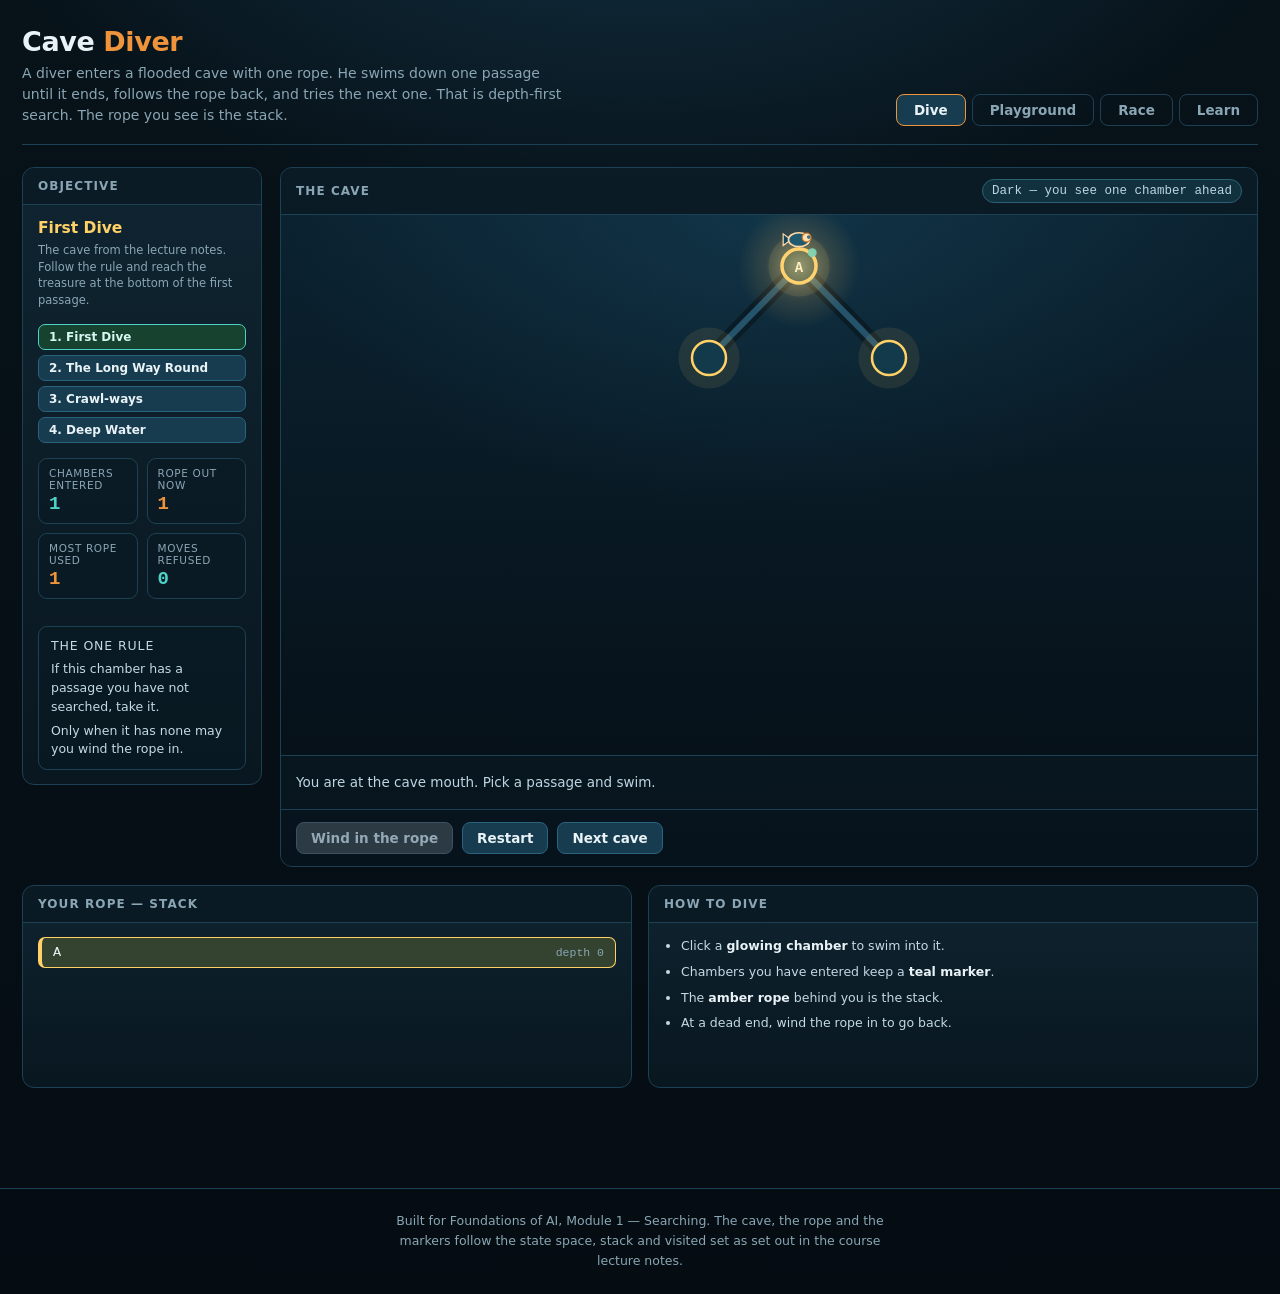
==== commit 3841da0e: "v1.0: Learn mode, live pseudocode, and polish Adds the explanatory half of the project.  - Learn mod" ====
--- a/site/index.html
+++ b/site/index.html
@@ -23,6 +23,7 @@
       <button class="mode is-active" data-view="dive">Dive</button>
       <button class="mode" data-view="playground">Playground</button>
       <button class="mode" data-view="race">Race</button>
+      <button class="mode" data-view="learn">Learn</button>
     </nav>
   </header>
 
@@ -246,6 +247,22 @@
         </section>
 
         <section class="card">
+          <div class="card-head"><h2>The Algorithm</h2></div>
+          <div class="card-body">
+            <ol class="pseudo" id="pseudo">
+              <li data-line="1">visit start, mark it, <b>push</b> it</li>
+              <li data-line="2">repeat:</li>
+              <li data-line="3" class="ind">current &larr; top of stack</li>
+              <li data-line="4" class="ind">if current has an unvisited neighbour n:</li>
+              <li data-line="5" class="ind2">visit n, mark it, <b>push</b> n</li>
+              <li data-line="6" class="ind">else:</li>
+              <li data-line="7" class="ind2"><b>pop</b> &mdash; follow the rope back</li>
+              <li data-line="8">until the stack is empty</li>
+            </ol>
+          </div>
+        </section>
+
+        <section class="card">
           <div class="card-head">
             <h2>The Rope &mdash; Stack</h2>
             <span class="chip" id="stack-depth">0</span>
@@ -374,7 +391,204 @@
 
   </section>
 
+  <!-- ===================== LEARN ===================== -->
+  <section class="view" id="view-learn" hidden>
+    <article class="prose">
+
+      <h2>What the diver is actually doing</h2>
+      <p>
+        An agent with a goal and no map has only one honest option: explore
+        systematically. Depth-first search is the most committed version of that
+        idea. Faced with several passages, it picks one and follows it to the end
+        before considering any other.
+      </p>
+      <p>
+        Chambers are <b>states</b>. Passages are <b>actions</b>. The rope is the
+        <b>stack</b>. The markers are the <b>visited set</b>. Nothing in the game
+        is decoration: each piece is a part of the algorithm wearing a costume.
+      </p>
+
+      <h2>Three ingredients</h2>
+      <div class="ingredients">
+        <div class="ingredient">
+          <p class="ing-title">The state space</p>
+          <p>Every chamber the diver could stand in, and every passage out of it.</p>
+        </div>
+        <div class="ingredient">
+          <p class="ing-title">The visited set</p>
+          <p>What has already been fully searched. Without it the search never ends.</p>
+        </div>
+        <div class="ingredient">
+          <p class="ing-title">The stack</p>
+          <p>Unfinished decisions, newest first. The rope behind the diver.</p>
+        </div>
+      </div>
+
+      <h2>The algorithm</h2>
+      <pre class="code">visit the starting chamber, mark it, push it
+repeat:
+    current &larr; top of stack
+    if current has a neighbour that is not marked:
+        visit it, mark it, push it          &larr; go deeper
+    else:
+        pop current                          &larr; follow the rope back
+until the stack is empty</pre>
+      <p>
+        The stack holds only the path the diver is standing on, not every chamber
+        he has discovered. That single detail is the reason the memory cost is
+        O(m) rather than O(b&times;m), and it is what separates DFS from BFS more
+        than the order of exploration does.
+      </p>
+
+      <h2>Worked trace</h2>
+      <p>
+        The state space from the lecture: A &rarr; {B, C}, B &rarr; {D, E},
+        D &rarr; {F}, and C, E, F lead nowhere. Every row below is produced by the
+        same code the game runs.
+      </p>
+      <div class="table-wrap">
+        <table class="trace" id="learn-trace">
+          <thead>
+            <tr>
+              <th>Step</th><th>Current</th><th>Action</th>
+              <th>Stack (current path)</th><th>Visited set</th>
+            </tr>
+          </thead>
+          <tbody></tbody>
+        </table>
+      </div>
+
+      <h2>What it costs</h2>
+      <p>
+        Let <b>b</b> be the average number of passages out of a chamber and
+        <b>m</b> the greatest depth. Move the sliders and watch the two numbers
+        pull apart.
+      </p>
+      <div class="calc">
+        <div class="calc-controls">
+          <div class="control">
+            <label for="calc-b">Branching factor <b>b</b> <output id="calc-b-out">4</output></label>
+            <input id="calc-b" type="range" min="2" max="10" value="4">
+          </div>
+          <div class="control">
+            <label for="calc-m">Maximum depth <b>m</b> <output id="calc-m-out">20</output></label>
+            <input id="calc-m" type="range" min="2" max="30" value="20">
+          </div>
+        </div>
+        <div class="calc-out">
+          <div class="calc-figure">
+            <span class="calc-label">Chambers it may enter &mdash; time O(b<sup>m</sup>)</span>
+            <span class="calc-value bad" id="calc-time">1.1 trillion</span>
+          </div>
+          <div class="calc-figure">
+            <span class="calc-label">Chambers it must remember &mdash; space O(m)</span>
+            <span class="calc-value good" id="calc-space">20</span>
+          </div>
+        </div>
+        <p class="calc-note" id="calc-note"></p>
+      </div>
+
+      <h2>Is it any good?</h2>
+      <div class="table-wrap">
+        <table class="props">
+          <tbody>
+            <tr>
+              <th>Complete?</th>
+              <td><span class="verdict-chip no">No</span>
+                Down an infinitely long passage it commits forever and never
+                returns. Try the endless passage in the Playground.</td>
+            </tr>
+            <tr>
+              <th>Optimal?</th>
+              <td><span class="verdict-chip no">No</span>
+                With one charging station three moves away and another twenty,
+                DFS can reach the twenty-move one first and stop there.</td>
+            </tr>
+            <tr>
+              <th>Time</th>
+              <td><span class="verdict-chip warn">O(b<sup>m</sup>)</span>
+                In the worst case it enters nearly every chamber. DFS changes the
+                order of exploration; it does not reduce how many states exist.</td>
+            </tr>
+            <tr>
+              <th>Space</th>
+              <td><span class="verdict-chip yes">O(m)</span>
+                Only the current path. This is where DFS wins, and it wins big.</td>
+            </tr>
+          </tbody>
+        </table>
+      </div>
+
+      <h2>Choosing between them</h2>
+      <div class="choose">
+        <div class="choose-col">
+          <p class="choose-title">Reach for DFS when</p>
+          <ul>
+            <li>memory is the scarce resource</li>
+            <li>the search space is enormous</li>
+            <li>you must explore a huge design space</li>
+            <li>any solution will do</li>
+          </ul>
+        </div>
+        <div class="choose-col">
+          <p class="choose-title">Reach for BFS when</p>
+          <ul>
+            <li>you need the shortest solution</li>
+            <li>you need the nearest exit</li>
+            <li>the goal is likely to be close by</li>
+            <li>branches may be infinite</li>
+          </ul>
+        </div>
+      </div>
+      <p>
+        These are not competing answers to one question. They are different
+        policies for choosing which state to look at next. DFS says stack. BFS
+        says queue. Uniform cost search says priority queue ordered by path cost.
+        A* says priority queue ordered by cost plus heuristic. Same skeleton,
+        different rule.
+      </p>
+
+      <h2>Where this pattern shows up</h2>
+      <ul class="apps">
+        <li><b>Backtracking puzzles</b> &mdash; Sudoku solvers and N-Queens guess,
+          check, and undo.</li>
+        <li><b>Directory trees</b> &mdash; walking a filesystem goes depth-first
+          almost by instinct.</li>
+        <li><b>Recursive parsing</b> &mdash; reading nested JSON or XML descends and
+          returns.</li>
+        <li><b>Constraint problems</b> &mdash; scheduling, timetabling and SAT solving
+          all guess, detect a conflict, and backtrack.</li>
+        <li><b>Game engines</b> &mdash; chess searches depth-first, but with pruning,
+          because exploring every branch is impossible.</li>
+        <li><b>Program synthesis</b> &mdash; write a program, test it, fail, modify,
+          try again.</li>
+      </ul>
+      <p>
+        It also describes something closer to home. A language model working
+        through a chain of reasoning usually follows one line of argument at a
+        time rather than every possible argument at once, and some inference
+        methods deliberately branch and abandon a weak line. That resembles
+        depth-first exploration, even though the machinery underneath is nothing
+        like this cave.
+      </p>
+      <p class="closing">
+        So "DFS is everywhere" is slightly too strong. What is everywhere is the
+        pattern: commit to one possibility, follow it as far as it goes, and
+        backtrack in an orderly way when it fails.
+      </p>
+
+    </article>
+  </section>
+
 </div>
+
+<footer class="site-foot">
+  <p>
+    Built for Foundations of AI, Module 1 &mdash; Searching. The cave, the rope and
+    the markers follow the state space, stack and visited set as set out in the
+    course lecture notes.
+  </p>
+</footer>
 
 <script src="js/graph.js"></script>
 <script src="js/search.js"></script>
--- a/site/css/styles.css
+++ b/site/css/styles.css
@@ -98,6 +98,11 @@
 @media (max-width: 860px) {
   .stage { grid-template-columns: minmax(0, 1fr); }
   .panel-stack { grid-template-columns: minmax(0, 1fr); }
+  /* On a phone the cave comes first. Stacking the controls above it
+   * pushes the thing the page is about off the bottom of the screen. */
+  .stage > section { order: 1; }
+  .stage > aside { order: 2; }
+  .cave-frame { height: 46vh; min-height: 320px; }
 }
 
 .card {
@@ -274,8 +279,10 @@
   filter: url(#softGlow);
 }
 
-.diver-body { fill: #ffe0b0; stroke: #c9762a; stroke-width: 2; }
-.diver-eye { fill: #3a2410; }
+.diver-body { fill: #1f5a6e; stroke: #ffd9a8; stroke-width: 1.6; }
+.diver-head { fill: #ffe0b0; stroke: #c9762a; stroke-width: 1.2; }
+.diver-mask { fill: #3a6f88; }
+.diver-fin { fill: #14455a; stroke: #ffd9a8; stroke-width: 1.2; }
 .diver, .lamp { transition: transform 220ms ease, opacity 220ms ease; }
 
 /* ---------- controls ---------- */
@@ -768,6 +775,233 @@
 }
 .chamber.is-frontier .chamber-marker { fill: var(--teal); }
 
+/* ---------- pseudocode panel ---------- */
+
+.pseudo {
+  margin: 0;
+  padding: 0;
+  list-style: none;
+  font-family: var(--mono);
+  font-size: 12px;
+  line-height: 1.5;
+  counter-reset: pseudo;
+}
+
+.pseudo li {
+  padding: 3px 8px 3px 26px;
+  border-radius: 5px;
+  color: #9fbccb;
+  position: relative;
+  transition: background 160ms ease, color 160ms ease;
+}
+
+.pseudo li::before {
+  counter-increment: pseudo;
+  content: counter(pseudo);
+  position: absolute;
+  left: 7px;
+  color: #4d6f80;
+}
+
+.pseudo li.ind { padding-left: 40px; }
+.pseudo li.ind2 { padding-left: 54px; }
+.pseudo li b { color: var(--rope); font-weight: 600; }
+
+.pseudo li.is-active {
+  background: rgba(240,148,60,0.16);
+  color: #ffe6c7;
+}
+
+/* ---------- learn page ---------- */
+
+.prose {
+  max-width: 860px;
+  margin: 0 auto;
+  font-size: 15px;
+  line-height: 1.72;
+  color: #cfe0e9;
+}
+
+.prose h2 {
+  margin: 42px 0 14px;
+  font-size: 21px;
+  font-weight: 650;
+  color: var(--ink);
+  letter-spacing: -0.012em;
+}
+
+.prose h2:first-child { margin-top: 6px; }
+.prose p { margin: 0 0 15px; }
+.prose b { color: var(--ink); font-weight: 600; }
+
+.prose ul { margin: 0 0 15px; padding-left: 20px; }
+.prose li { margin-bottom: 7px; }
+
+.closing {
+  border-left: 3px solid var(--rope);
+  padding: 2px 0 2px 15px;
+  color: #e5d3bd;
+}
+
+.code {
+  background: rgba(6,18,26,0.7);
+  border: 1px solid var(--line);
+  border-radius: 10px;
+  padding: 15px 17px;
+  font-family: var(--mono);
+  font-size: 12.5px;
+  line-height: 1.75;
+  color: #bfe0ee;
+  overflow-x: auto;
+  margin: 0 0 15px;
+}
+
+.ingredients {
+  display: grid;
+  grid-template-columns: repeat(auto-fit, minmax(210px, 1fr));
+  gap: 12px;
+  margin-bottom: 16px;
+}
+
+.ingredient {
+  background: rgba(14,33,45,0.7);
+  border: 1px solid var(--line);
+  border-radius: 10px;
+  padding: 13px 15px;
+}
+
+.ing-title {
+  margin: 0 0 5px !important;
+  color: var(--rope);
+  font-weight: 600;
+  font-size: 13.5px;
+}
+
+.ingredient p:last-child { margin: 0; font-size: 13px; line-height: 1.55; }
+
+.table-wrap {
+  overflow-x: auto;
+  border: 1px solid var(--line);
+  border-radius: 10px;
+  margin-bottom: 16px;
+}
+
+table.trace, table.props {
+  width: 100%;
+  border-collapse: collapse;
+  font-size: 13px;
+}
+
+table.trace th, table.props th {
+  text-align: left;
+  padding: 10px 13px;
+  background: rgba(6,18,26,0.6);
+  color: var(--muted);
+  font-size: 11px;
+  text-transform: uppercase;
+  letter-spacing: 0.06em;
+  font-weight: 600;
+  white-space: nowrap;
+}
+
+table.trace td, table.props td {
+  padding: 9px 13px;
+  border-top: 1px solid rgba(29,65,84,0.65);
+  vertical-align: top;
+}
+
+table.trace .mono { font-family: var(--mono); font-size: 12px; color: var(--gold); }
+table.trace tr.kind-pop td { color: #9fc0cf; }
+
+table.props th { width: 110px; vertical-align: top; background: transparent; }
+
+.verdict-chip {
+  display: inline-block;
+  font-size: 11px;
+  font-weight: 650;
+  padding: 2px 8px;
+  border-radius: 5px;
+  margin-right: 8px;
+  font-family: var(--mono);
+}
+
+.verdict-chip.no { background: #4a2228; color: #ffb3ad; }
+.verdict-chip.yes { background: #1f4a3a; color: #8fe0b4; }
+.verdict-chip.warn { background: #4a3a1f; color: #ffd9a8; }
+
+.calc {
+  background: rgba(14,33,45,0.7);
+  border: 1px solid var(--line);
+  border-radius: 12px;
+  padding: 17px;
+  margin-bottom: 16px;
+}
+
+.calc-controls {
+  display: grid;
+  grid-template-columns: repeat(auto-fit, minmax(210px, 1fr));
+  gap: 16px;
+  margin-bottom: 16px;
+}
+
+.calc-out {
+  display: grid;
+  grid-template-columns: repeat(auto-fit, minmax(210px, 1fr));
+  gap: 12px;
+}
+
+.calc-figure {
+  background: rgba(6,18,26,0.55);
+  border-radius: 9px;
+  padding: 12px 14px;
+  display: grid;
+  gap: 4px;
+}
+
+.calc-label { font-size: 11px; text-transform: uppercase; letter-spacing: 0.05em; color: var(--muted); }
+.calc-value { font-family: var(--mono); font-size: 25px; font-weight: 650; }
+.calc-value.bad { color: var(--danger); }
+.calc-value.good { color: var(--teal); }
+
+.calc-note { margin: 14px 0 0 !important; font-size: 13px; color: #b7d0dc; }
+
+.choose {
+  display: grid;
+  grid-template-columns: repeat(auto-fit, minmax(240px, 1fr));
+  gap: 12px;
+  margin-bottom: 16px;
+}
+
+.choose-col {
+  background: rgba(14,33,45,0.7);
+  border: 1px solid var(--line);
+  border-radius: 10px;
+  padding: 13px 15px;
+}
+
+.choose-title { margin: 0 0 8px !important; font-weight: 600; color: var(--gold); font-size: 13.5px; }
+.choose-col ul { margin: 0; padding-left: 18px; }
+.choose-col li { font-size: 13px; margin-bottom: 5px; }
+
+.apps li { font-size: 14px; }
+
+/* ---------- footer ---------- */
+
+.site-foot {
+  border-top: 1px solid var(--line);
+  margin-top: 40px;
+  padding: 22px;
+  text-align: center;
+}
+
+.site-foot p {
+  margin: 0 auto;
+  max-width: 62ch;
+  font-size: 12.5px;
+  line-height: 1.6;
+  color: var(--muted);
+}
+
 @media (prefers-reduced-motion: reduce) {
   .chamber.is-legal .chamber-body { animation: none; stroke-opacity: 1; }
   .cave-frame { scroll-behavior: auto; }
